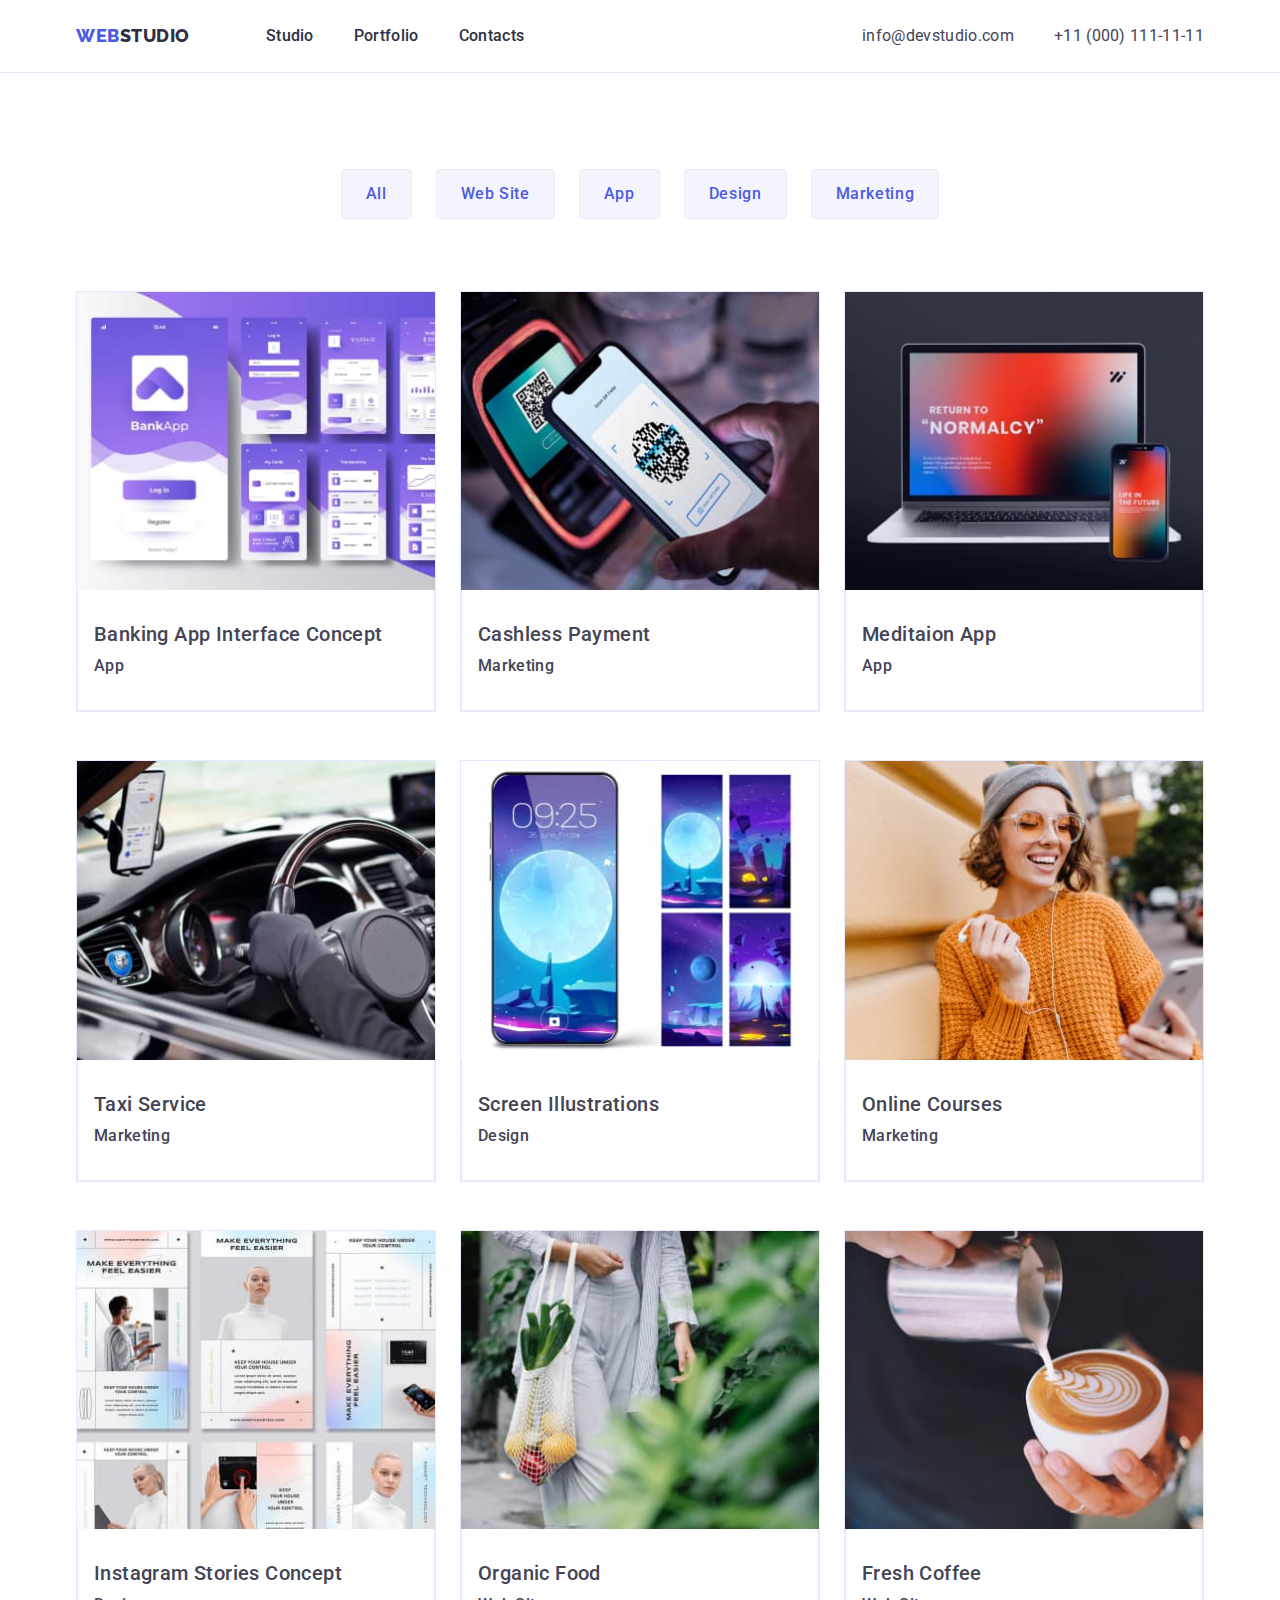
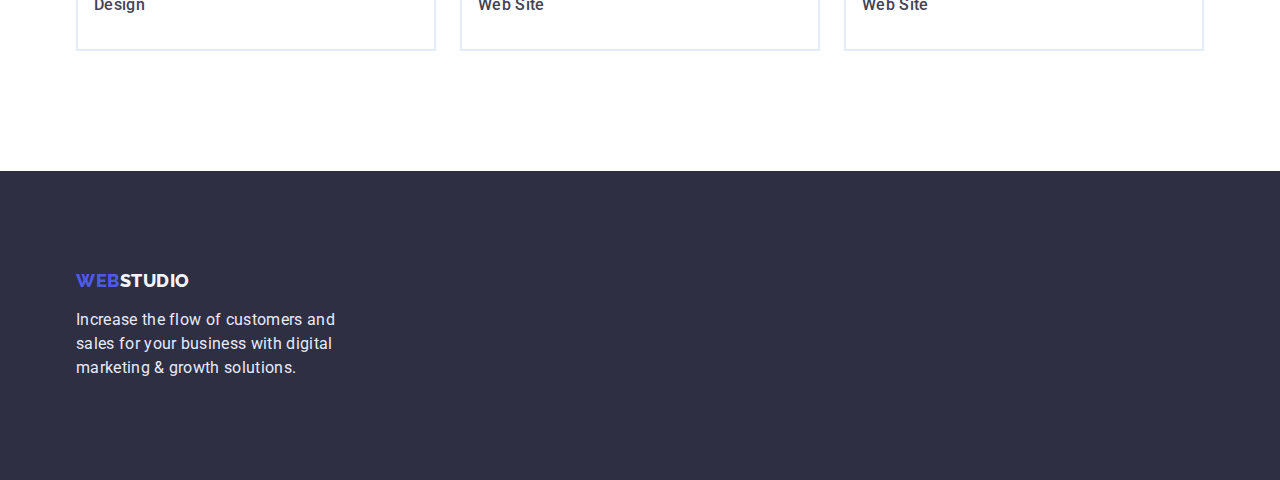
==== portfolio.html @ 0b2e7d45 "start" ====
<!DOCTYPE html>
<html lang="en">
<head>
    <meta charset="UTF-8">
    <meta http-equiv="X-UA-Compatible" content="IE=edge">
    <meta name="viewport" content="width=device-width, initial-scale=1.0">
    <link rel="preconnect" href="https://fonts.googleapis.com">
    <link rel="preconnect" href="https://fonts.gstatic.com" crossorigin>
    <link href="https://fonts.googleapis.com/css2?family=Raleway:wght@800&family=Roboto:wght@400;500;700;900&display=swap" rel="stylesheet">
    <link rel="stylesheet" href="https://cdnjs.cloudflare.com/ajax/libs/modern-normalize/1.1.0/modern-normalize.css" 
          integrity="sha512-Y0MM+V6ymRKN2zStTqzQ227DWhhp4Mzdo6gnlRnuaNCbc+YN/ZH0sBCLTM4M0oSy9c9VKiCvd4Jk44aCLrNS5Q==" 
          crossorigin="anonymous" referrerpolicy="no-referrer" />
    <link rel="stylesheet" href="./css/styles.css" />
    <title>Portfolio</title>
</head>
<body>
    <header class="header-page">
        <div class="conteiner header-conteiner">
            <nav class="header-nav">
                <a class="logo-up link" href="./index.html"><span class="logo-web">Web</span>Studio</a>
                    <ul class="menu list">
                        <li><a class="menu-nav link" href="./index.html">Studio</a></li>
                        <li><a class="menu-nav link" href="./portfolio.html">Portfolio</a></li>
                        <li><a class="menu-nav link" href="">Contacts</a></li>
                    </ul>
            </nav>
            <address class="contact">
                <ul class="contact-list list">
                    <li class="contact-item"><a class="contact-link link" href="mailto:info@devstudio.com">info@devstudio.com</a></li>
                    <li class="contact-item"><a class="contact-link link" href="tel:+110001111111">+11 (000) 111-11-11</a></li>
                </ul>
            </address>
        </div>
    </header>
    <main>
        <section class="section-portfolio">
            <div class="conteiner">
                <h1 class="visually-hidden">Portfolio navigation </h1>
                <ul class="filter-list list">
                    <li class="filter-item"><button class="portfolio-btn" type="button">All</button></li>
                    <li class="filter-item"><button class="portfolio-btn" type="button">Web Site</button></li>
                    <li class="filter-item"><button class="portfolio-btn" type="button">App</button></li>
                    <li class="filter-item"><button class="portfolio-btn" type="button">Design</button></li>
                    <li class="filter-item"><button class="portfolio-btn" type="button">Marketing</button></li>
                </ul>
                <h2 class="visually-hidden">Project card</h2>
                <ul class="work-list list">
                    <li class="project-card">
                        <a class="project-card-link link" href="" >
                            <img src="./images/img2_1.jpg" alt="Banking App" width="360" />
                            <div class="work-item-card">
                                <h3 class="name-product">Banking App Interface Concept</h3>
                                <p class="type-product">App</p>
                            </div>
                        </a>
                    </li>
                    <li class="project-card">
                        <a class="project-card-link link" href="" >
                            <img src="./images/img2_2.jpg" alt="background blue" width="360" />
                            <div class="work-item-card">
                                <h3 class="name-product">Cashless Payment</h3>
                                <p class="type-product">Marketing</p>
                            </div>
                        </a>
                    </li>
                    <li class="project-card">
                        <a class="project-card-link link" href="" >
                            <img src="./images/img2_3.jpg" alt="notebook and phone" width="360" />
                            <div class="work-item-card">
                                <h3 class="name-product">Meditaion App</h3>
                                <p class="type-product">App</p>
                            </div>
                        </a>
                    </li>
                    <li class="project-card">
                        <a class="project-card-link link" href="" >
                            <img src="./images/img2_4.jpg" alt="Taxi car" width="360" />
                            <div class="work-item-card">
                                <h3 class="name-product">Taxi Service</h3>
                                <p class="type-product">Marketing</p>
                            </div>
                        </a>
                    </li>
                    <li class="project-card">
                        <a class="project-card-link link" href="" >
                            <img src="./images/img2_5.jpg" alt="Screen Illustrations" width="360" />
                            <div class="work-item-card">
                                <h3 class="name-product">Screen Illustrations</h3>
                                <p class="type-product">Design</p>
                            </div>
                        </a>
                    </li>
                    <li class="project-card">
                        <a class="project-card-link link" href="" >
                        <img src="./images/img2_6.jpg" alt="Online Courses" width="360" />
                        <div class="work-item-card">
                                <h3 class="name-product">Online Courses</h3>
                                <p class="type-product">Marketing</p>
                            </div>
                        </a>
                    </li>
                    <li class="project-card">
                        <a class="project-card-link link" href="" >
                            <img src="./images/img2_7.jpg" alt="Instagram Stories" width="360" />
                            <div class="work-item-card">
                                <h3 class="name-product">Instagram Stories Concept</h3>
                                <p class="type-product">Design</p>
                            </div>
                        </a>
                    </li>
                    <li class="project-card">
                        <a class="project-card-link link" href="" >
                            <img src="./images/img2_8.jpg" alt="Organic Food" width="360" />
                            <div class="work-item-card">
                                <h3 class="name-product">Organic Food</h3>
                                <p class="type-product">Web Site</p>
                            </div>
                        </a>
                    </li>
                    <li class="project-card">
                        <a class="project-card-link link" href="" >
                            <img src="./images/img2_9.jpg" alt="coffe cup" width="360" />
                            <div class="work-item-card">
                                <h3 class="name-product">Fresh Coffee</h3>
                                <p class="type-product">Web Site</p>
                            </div>
                        </a>
                    </li>
                </ul>
            </div>
        </section>
    </main>
    <footer class="footer">
        <div class="conteiner">
            <a class="logo-down link" href="./index.html"><span class="logo-web">Web</span>Studio</a>
            <p class="footer-text">Increase the flow of customers and sales for your business with digital marketing & growth solutions.</p>
        </div>
    </footer>
</body>
</html>
---- css/styles.css ----
:root{
        --color-border-card:#E7E9FC;
        --primary-text-color: #2E2F42;
        --primary-bg-color: #ffffff;
        --hero-background-color: #2E2F42;
        --team-background-color: #F4F4FD;
        --accent-color: #4D5AE5;
        --logo-up-color: #2E2F42;
        --logo-down-color: #F4F4FD;
        --button-color:  #ffffff;
        --button-background:  #4D5AE5;
        --button-hover-background:  #404BBF;
        --btn-portfolio-color:#4D5AE5;
        --btn-bg-portfolio-color: #F4F4FD;
        --project-card-bg-color: #FFFFFF;
        --team-card-bg-color: #FFFFFF;
        --hero-title-color: #FFFFFF;
        --features-paragraf-color: #434455;
        --job-color: #434455;
        --type-product-color: #434455;
        --name-product-color: #434455;
        --contact-list-color:#434455;
        --footer-background-color: #2E2F42;
        --footer-text-color: #E7E9FC;
        --portfolio-btn-border-color: #E7E9FC;
        --portfolio-btn-hover-focus:#FFFFFF;
        --portfolio-btn-hover-focus-bg: #4D5AE5;
        --project-card-color: #2E2F42;
        --contact-list-hover-focus-color:#404BBF;     
}

body{
        font-family: "Roboto", sans-serif;
        color: var(--primary-text-color);
        background-color: var(--primary-bg-color);
}

h1,
h2,
h3,
h4,
h5,
h6,
p {
margin: 0;
padding-top: 0;
}

ul {
  margin: 0;
  padding: 0;
} 

img {
        display: block;
        max-width: 100%;
        height: auto;
        border-style: none;
}


.list{
        list-style: none;
}

.link{
        text-decoration: none;
}

.conteiner {
        width: 100%;
        max-width: 1158px;
        margin:0 auto;
        padding:0 15px;
}

.header-page {
        border-bottom: 1px solid var(--color-border-card);
}

.header-nav{
        display: flex;
        align-items: center;
        margin-right: auto;
}

.menu{
        display: flex;
        gap: 40px;
}

.header-conteiner{
        display: flex;
        align-items: center;
}

.header-nav .link {
        display: block;
        padding-top: 24px;
        padding-bottom: 24px;
}

.contact-list {
        display: flex;
        gap: 40px;
}

.btn-order-service{
        border-radius: 4px;
        border: none;
        box-shadow: 0px 4px 4px rgba(0, 0, 0, 0.15);
        padding: 16px 32px;
        margin-top: 48px;
        font-weight: 500;
        line-height: 1.5;
        letter-spacing: 0.04em;
        color:var(--button-color);
        background-color: var(--button-background);
        cursor: pointer;
}

.btn-order-service:hover,
.btn-order-service:focus{
        background-color: var(--button-hover-background);
}

.best {
        padding-top: 120px;
        padding-bottom: 120px;
}

.best-list {
        display: flex;
        gap: 24px;
        justify-content: center;
}

.logo-up{
        font-family: 'Raleway', sans-serif;
        font-weight: 800;
        font-size: 18px;
        line-height: 1.33;
        letter-spacing: 0.03em;
        text-transform: uppercase;
        color: var(--logo-up-color);
        margin-right: 76px;
}

.logo-down{
        font-family: 'Raleway', sans-serif;
        font-weight: 800;
        font-size: 18px;
        line-height: 1.16;
        letter-spacing: 0.03em;
        text-transform: uppercase;
        color: var(--logo-down-color);
}

.logo-web{
        color: var(--accent-color);
}

.menu-nav{
        font-weight: 500;
        font-size: 16px;
        line-height: 1.5;
        letter-spacing: 0.02em;
        color: var(--primary-text-color);
}

.menu-nav:hover,
.menu-nav:focus {
        color: var(--accent-color);
}

.contact-link{
        display: block;
        padding-top: 24px;
        padding-bottom: 24px;
        font-style: normal;
        font-size: 16px;
        line-height: 1.5;
        letter-spacing: 0.02em;
        color:var(--contact-list-color);
}

.contact-link:hover,
.contact-link:focus{
        color:var(--contact-list-hover-focus-color);
}

.footer-text{
        font-size: 16px;
        line-height: 1.5;
        letter-spacing: 0.02em;
        max-width: 264px;
        margin-top: 16px;
        color: var(--footer-text-color);
}

.footer{
        margin-right: 0;
        padding-top: 100px;
        padding-bottom: 100px;
        background-color: var(--footer-background-color);
}

.service-list{
        padding-top: 188px;
        padding-bottom: 188px; 
        text-align: center;
        color: var(--hero-title-color);
        background-color: var(--hero-background-color);
}

.service-title{
        margin-left: auto;
        margin-right: auto;
        max-width: 496px;
        font-weight: 700;
        font-size: 56px;
        line-height: 1.07;
        text-align: center;
        letter-spacing: 0.02em;
}

.visually-hidden {
        clip: rect(0 0 0 0);
        clip-path: inset(50%);
        height: 1px;
        overflow: hidden;
        position: absolute;
        white-space: nowrap;
        width: 1px;
}
    
.sub-title{
        margin-bottom: 8px;
        font-weight: 500;
        font-size: 20px;
        line-height: 1.2;
        letter-spacing: 0.02em;
}

.text{
        max-width: 264px;
        font-size: 16px;
        line-height: 1.5;
        letter-spacing: 0.02em;
        color: var(--features-paragraf-color);
}

.title, .team-title{
        font-weight: 700;
        font-size: 36px;
        line-height: 1.11;
        letter-spacing: 0.02em;
        text-align: center;
        margin-bottom: 72px;
        text-transform: capitalize;
}

.exemple{
        padding-bottom: 120px;    
}

.exemple-list{
        display: flex;
        gap: 24px;
        justify-content: center;  
}

.team-section{
        background-color: var(--team-background-color);
        padding-top: 120px;
        padding-bottom: 120px;
}

.team-list{
        display: flex;
        gap: 24px;
        justify-content: center;
}

.name{
        margin-top: 32px;
        margin-bottom: 8px;
        font-weight: 500;
        font-size: 20px;
        line-height: 1.2;
        letter-spacing: 0.02em;
        text-align: center;
}

.job{
        font-size: 16px;
        line-height: 1.5;
        letter-spacing: 0.02em;
        color: var(--job-color);
        text-align: center;
        margin-bottom: 32px;
}

.type-product{
        font-family: inherit;
        font-size: 16px;
        line-height: 1.5;
        letter-spacing: 0.02em;
        color: var(--type-product-color);
}

.project-card-link{
        font-family: inherit;
        font-weight: 500;
        font-size: 20px;
        line-height: 1.2;
        color: var(--project-card-color);
}

.team-card{
        width: calc((100%-3*24)/4);
        padding: 0;
        background-color: var(--team-card-bg-color);
        border-radius: 0px 0px 4px 4px;
        box-shadow: 0px 1px 6px rgba(46, 47, 66, 0.08), 
                    0px 1px 1px rgba(46, 47, 66, 0.16), 
                    0px 2px 1px rgba(46, 47, 66, 0.08);
}

/* Portfolio */

.section-portfolio{
        padding-top: 96px;
        padding-bottom: 120px;
}

.filter-list{
        display: flex;
        gap: 24px;
        justify-content: center;
        margin-bottom: 72px;
 }

 .portfolio-btn{
        padding: 12px 24px;
        font-family: inherit;
        font-weight: 500;
        font-size: 16px;
        line-height: 1.5;
        letter-spacing: 0.04em;
        border: 1px solid var(--portfolio-btn-border-color);
        color: var(--btn-portfolio-color);
        background: var(--btn-bg-portfolio-color);
        border-radius: 4px;
        cursor: pointer;
        
}

.portfolio-btn:hover,
.portfolio-btn:focus{
        color:var(--portfolio-btn-hover-focus);
        background-color:var(--portfolio-btn-hover-focus-bg);
        border: 1px solid var(--portfolio-btn-hover-focus-bg);
        box-shadow: 0px 3px 1px rgba(0, 0, 0, 0.1), 
                    0px 2px 1px rgba(0, 0, 0, 0.08), 
                    0px 2px 2px rgba(0, 0, 0, 0.12);
}

.work-list {
        display: flex;
        flex-wrap: wrap;
        column-gap: 24px;
        row-gap: 48px;
}

.project-card {
        width: calc((100% - 2*24px)/3);
        background-color: var(--project-card-bg-color);
        border: 1px solid var(--color-border-card);
}

.name-product{
        margin-bottom: 8px;
        font-family: inherit;
        font-weight: 500;
        font-size: 20px;
        line-height: 1.2;
        letter-spacing: 0.02em;
        color: var(--name-product-color)
}

.work-item-card{
        border-left: 1px solid var(--color-border-card);
        border-right: 1px solid var(--color-border-card);
        border-bottom: 1px solid var(--color-border-card);
        padding: 32px 0 32px 16px;
}
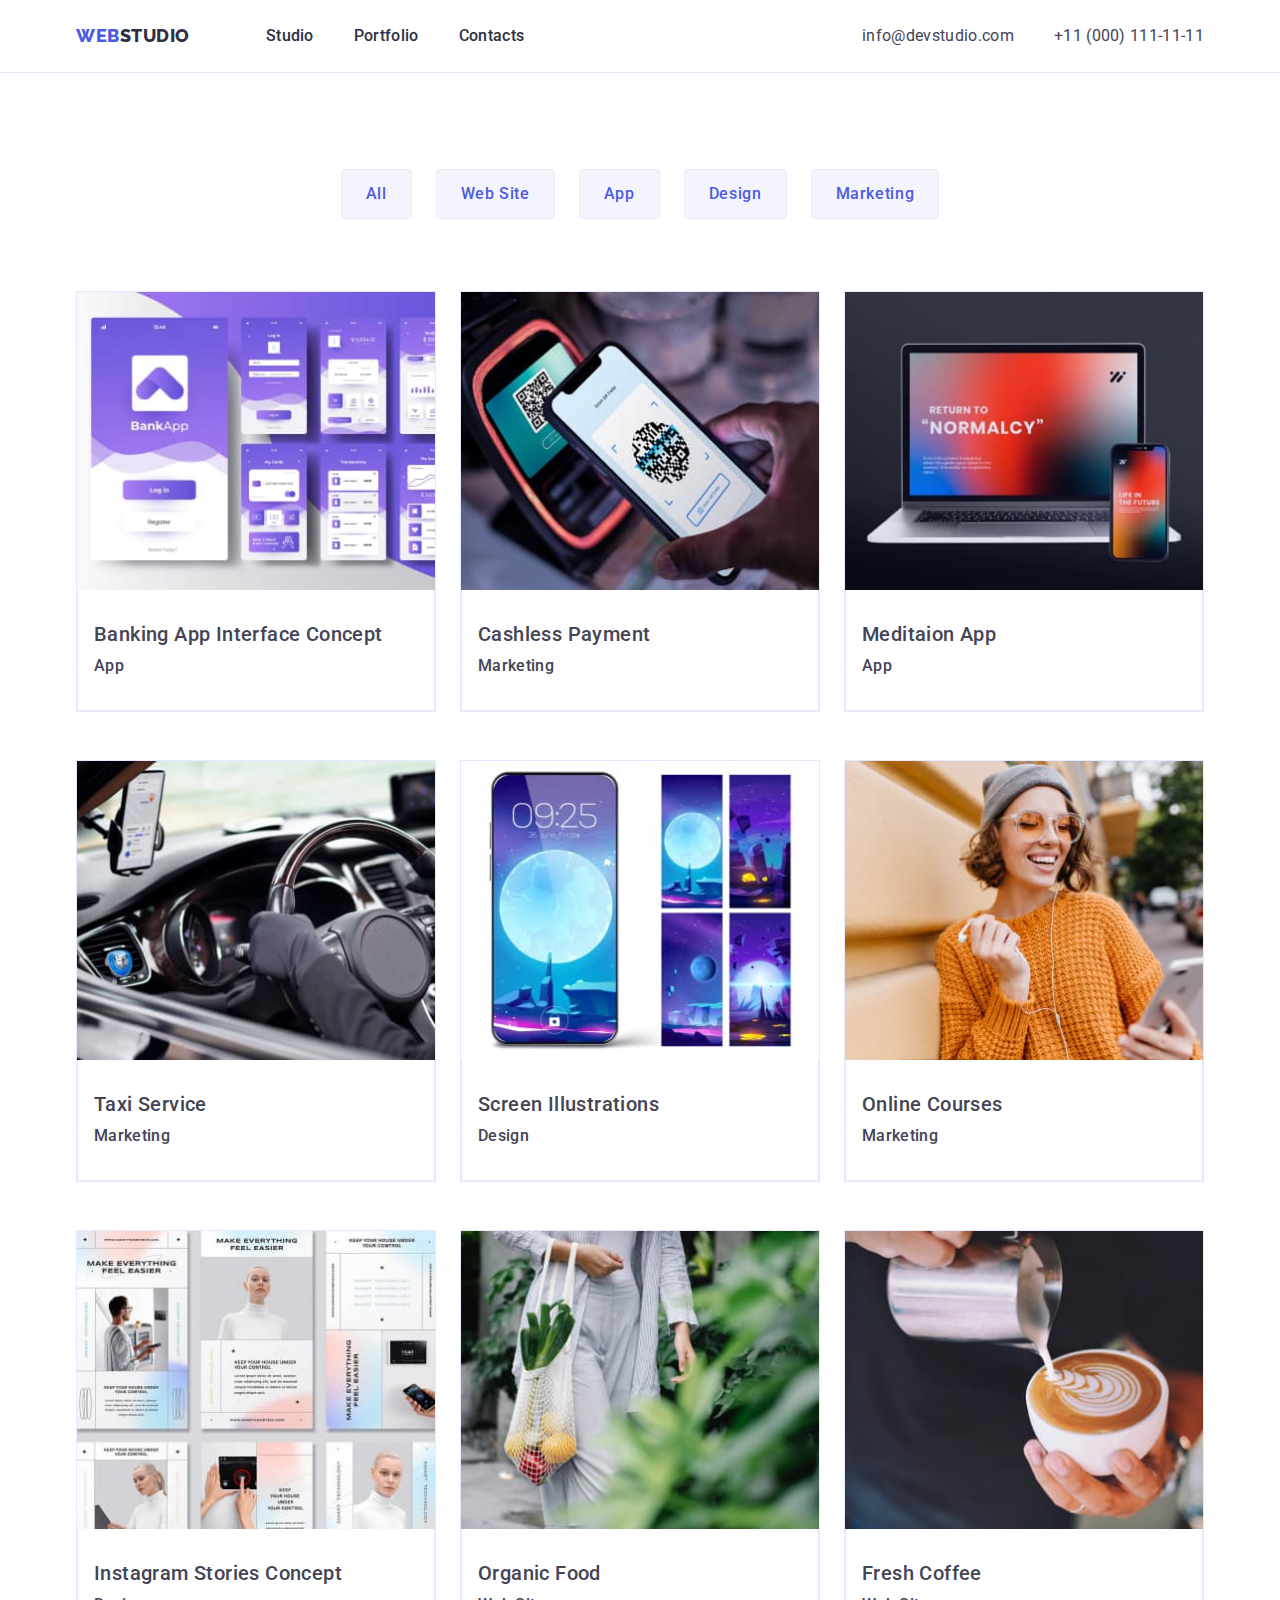
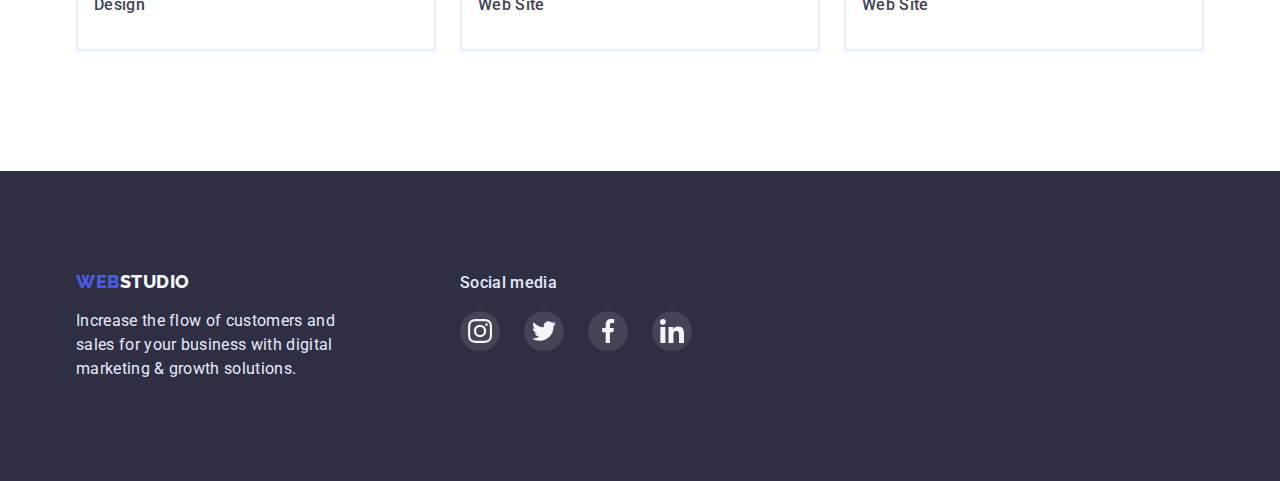
==== commit d8f6c576: "fix" ====
--- a/portfolio.html
+++ b/portfolio.html
@@ -131,9 +131,44 @@
         </section>
     </main>
     <footer class="footer">
-        <div class="conteiner">
-            <a class="logo-down link" href="./index.html"><span class="logo-web">Web</span>Studio</a>
-            <p class="footer-text">Increase the flow of customers and sales for your business with digital marketing & growth solutions.</p>
+        <div class="last-block conteiner">
+            <div>
+                    <a class="logo-down link" href="./index.html"><span class="logo-web">Web</span>Studio</a>
+                    <p class="footer-text">Increase the flow of customers and sales for your business with digital marketing & growth solutions.</p>
+            </div>
+            <div class="last-social">
+                <p class="last-social-text">Social media</p>
+                    <ul class="last-social-list list">
+                        <li class="last-social-item">
+                        <a href="" class="last-social-link link">
+                            <svg width="24" height="24">
+                            <use href="./images/symbol-defs.svg#icon-instagram"></use>
+                            </svg>
+                        </a>
+                        </li>
+                        <li class="last-social-item">
+                        <a href="" class="last-social-link link">
+                            <svg width="24" height="24">
+                            <use href="./images/symbol-defs.svg#icon-twitter"></use>
+                            </svg>
+                        </a>
+                        </li>
+                        <li class="last-social-item">
+                        <a href="" class="last-social-link link">
+                            <svg width="24" height="24">
+                            <use href="./images/symbol-defs.svg#icon-facebook"></use>
+                            </svg>
+                        </a>
+                        </li>
+                        <li class="last-social-item">
+                        <a href="" class="last-social-link link">
+                            <svg width="24" height="24">
+                            <use href="./images/symbol-defs.svg#icon-linkedin"></use>
+                            </svg>
+                        </a>
+                        </li>
+                    </ul>
+            </div>
         </div>
     </footer>
 </body>
--- a/css/styles.css
+++ b/css/styles.css
@@ -10,6 +10,7 @@
         --button-color:  #ffffff;
         --button-background:  #4D5AE5;
         --button-hover-background:  #404BBF;
+        --best-bg-icon: #F4F4FD;
         --btn-portfolio-color:#4D5AE5;
         --btn-bg-portfolio-color: #F4F4FD;
         --project-card-bg-color: #FFFFFF;
@@ -26,7 +27,9 @@
         --portfolio-btn-hover-focus:#FFFFFF;
         --portfolio-btn-hover-focus-bg: #4D5AE5;
         --project-card-color: #2E2F42;
-        --contact-list-hover-focus-color:#404BBF;     
+        --contact-list-hover-focus-color:#404BBF;
+        --costumers-border:#8E8F99; 
+        --active-address-color:  #404BBF;    
 }
 
 body{
@@ -135,6 +138,21 @@
         justify-content: center;
 }
 
+.best-item {
+        max-width: 264px;
+}
+
+.best-item-icon-block {
+  margin-bottom: 8px;
+  display: flex;
+  justify-content: center;
+  align-items: center;
+  width: 100%;
+  height: 112px;
+  background-color: var(--best-bg-icon);
+  border-radius: 4px;
+}
+
 .logo-up{
         font-family: 'Raleway', sans-serif;
         font-weight: 800;
@@ -198,11 +216,119 @@
         color: var(--footer-text-color);
 }
 
+.customers-section {
+        padding-top: 120px;
+        padding-bottom: 120px;
+}
+
+
+.customers-list {
+        display: flex;
+        align-items: center;
+        gap: 24px;
+}
+
+.customers-item {
+        width: calc((100% - 5*24px) / 6);
+        height: 88px;
+}
+
+.customers-link {
+        display: flex;
+        justify-content: center;
+        align-items: center;
+        width: 100%;
+        height: 100%;
+        border: 1px solid var(--costumers-border);
+        border-radius: 4px;
+        color: var(--costumers-border);
+}
+
+.customers-link:is(:hover, :focus) {
+        border-color: var(--active-address-color);
+        color: var(--active-address-color);
+}
+
+.customers-icon {
+        fill: currentColor;
+}
+
+.social-list {
+        display: flex;
+        justify-content: center;
+        gap: 24px;
+        margin-bottom: 32px;
+}
+
+.social-item {
+        width: 40px;
+        height: 40px;
+}
+
+.social-link {
+        display: flex;
+        justify-content: center;
+        align-items: center;
+        width: 100%;
+        height: 100%;
+        border-radius: 50%;
+        background-color: var(--button-background);
+}
+
+.social-link:hover, .social-link:focus {
+        background-color: var(--button-hover-background);
+}
+
 .footer{
         margin-right: 0;
         padding-top: 100px;
         padding-bottom: 100px;
         background-color: var(--footer-background-color);
+}
+
+.last-block {
+        display: flex;
+        align-items: baseline;
+
+}
+
+.last-social {
+        margin-left: 120px;
+}
+
+.last-social-text {
+        margin-bottom: 16px;
+        font-weight: 500;
+        line-height: 1.5;
+        letter-spacing: 0.02em;
+        color: var(--footer-text-color);
+}
+
+.last-social-list {
+        display: flex;
+        justify-content: center;
+        gap: 24px;
+        margin: 0 auto;
+}
+
+.last-social-item {
+        width: 40px;
+        height: 40px; 
+}
+
+.last-social-link {
+        display: flex;
+        justify-content: center;
+        align-items: center;
+        width: 100%;
+        height: 100%;
+        border-radius: 50%;
+        background-color:rgba(255, 255, 255, 0.1);
+}
+
+.last-social-link:hover,
+.last-social-link:focus {
+  background-color: #31D0AA;
 }
 
 .service-list{
@@ -211,6 +337,12 @@
         text-align: center;
         color: var(--hero-title-color);
         background-color: var(--hero-background-color);
+        background-image: linear-gradient( rgba(46, 47, 66, 0.7), rgba(46, 47, 66, 0.7) ),
+        url(../images/people-office.jpg);
+        background-size: cover;
+        background-position: center;
+        max-width: 1440px;
+        margin: 0 auto;
 }
 
 .service-title{
@@ -250,7 +382,7 @@
         color: var(--features-paragraf-color);
 }
 
-.title, .team-title{
+.title, .team-title, .custom-heading {
         font-weight: 700;
         font-size: 36px;
         line-height: 1.11;
@@ -298,7 +430,7 @@
         letter-spacing: 0.02em;
         color: var(--job-color);
         text-align: center;
-        margin-bottom: 32px;
+        margin-bottom: 8px;
 }
 
 .type-product{
@@ -377,6 +509,12 @@
         width: calc((100% - 2*24px)/3);
         background-color: var(--project-card-bg-color);
         border: 1px solid var(--color-border-card);
+
+}
+.project-card:hover, .project-card:focus{
+        box-shadow: 0px 1px 6px rgba(46, 47, 66, 0.08),
+        0px 1px 1px rgba(46, 47, 66, 0.16), 
+        0px 2px 1px rgba(46, 47, 66, 0.08);
 }
 
 .name-product{
